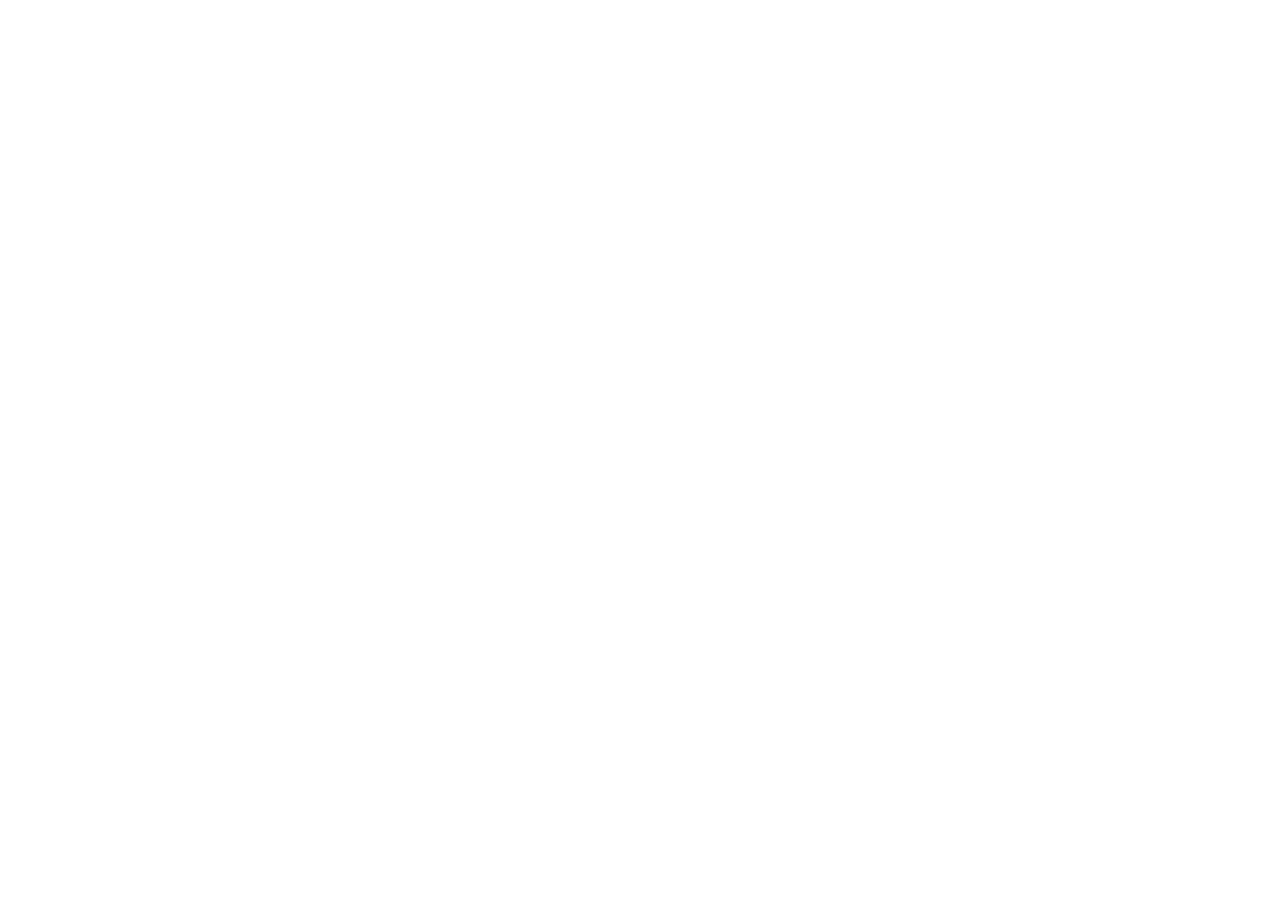
==== index.html @ b9a89e0d "add base file structure" ====
<!DOCTYPE html>
<html>
<head>
  <meta charset="utf-8">
  <title>Freedom</title>
  <meta name="viewport" content="width=device-width, initial-scale=1">
  <link rel="stylesheet" type="text/css" href="main.css">
</head>
<body>

</body>
</html>
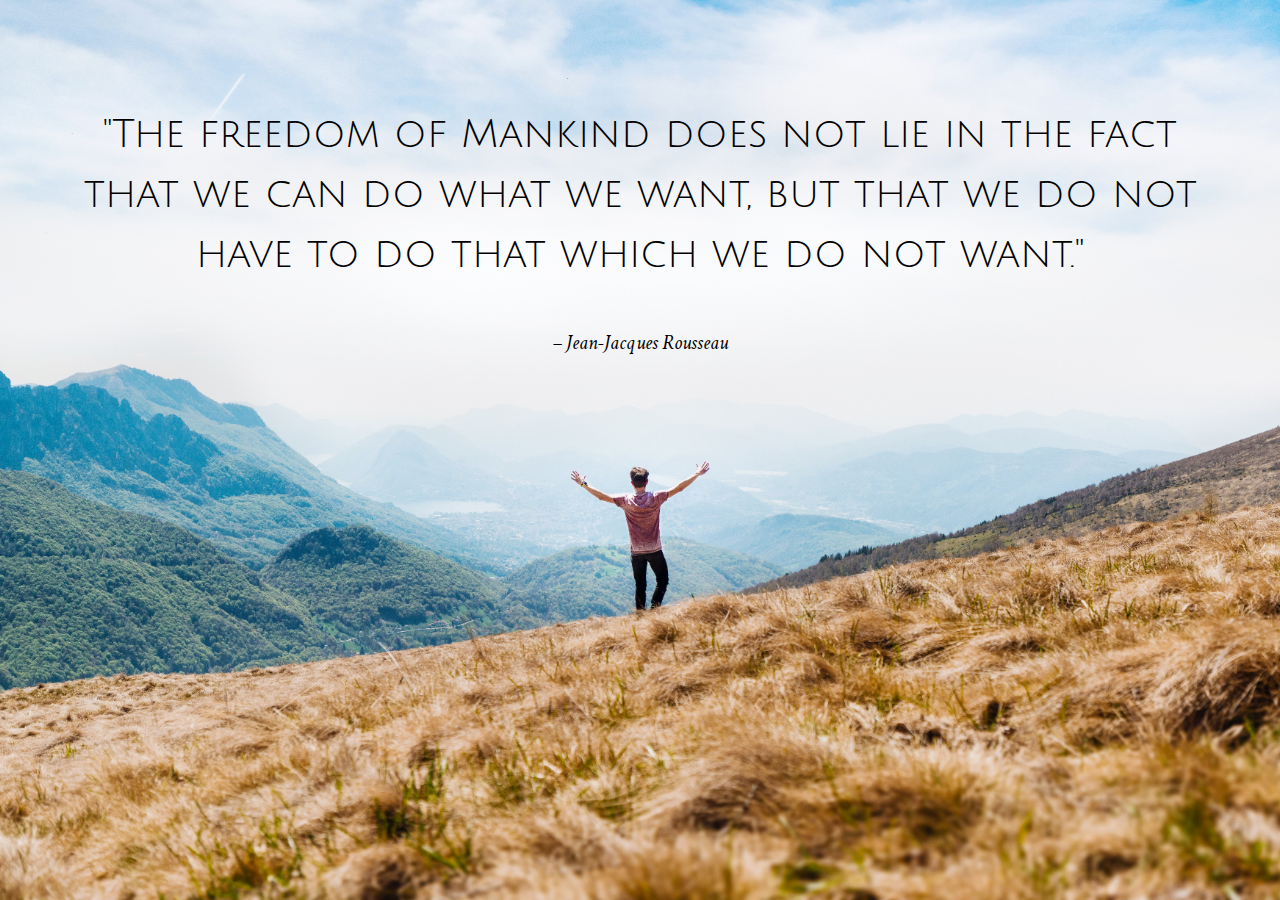
==== commit 3b680a7f: "add base file structure" ====
--- a/index.html
+++ b/index.html
@@ -5,8 +5,12 @@
   <title>Freedom</title>
   <meta name="viewport" content="width=device-width, initial-scale=1">
   <link rel="stylesheet" type="text/css" href="main.css">
+  <link href="https://fonts.googleapis.com/css?family=Crimson+Text|Julius+Sans+One" rel="stylesheet">
 </head>
 <body>
-
+  <div class="wrapper">
+    <p class="quote">"The freedom of Mankind does not lie in the fact that we can do what we want, but that we do not have to do that which we do not want."</p>
+    <p class="author"><small>– Jean-Jacques Rousseau</small></p>
+  </div>
 </body>
 </html>--- a/main.css
+++ b/main.css
@@ -0,0 +1,32 @@
+html,body {
+  margin: 0;
+  padding: 0;
+  font-size: 100%;
+  line-height: 1.5;
+}
+
+body {
+  width: 100%;
+  height: 100vh;
+  background: url('assets/freedom.jpg') no-repeat center;
+  background-size: cover;
+  color: #000000;
+}
+
+.wrapper {
+  padding-top: 4rem;
+  width: 90%;
+  margin: 0 auto;
+  text-align: center;
+}
+
+.quote {
+  font-family: 'Julius Sans One', sans-serif;
+  font-size: 2.5rem; 
+}
+
+.author {
+  font-family: 'Crimson Text', serif;
+  font-size: 1.5rem;
+  font-style: italic;
+}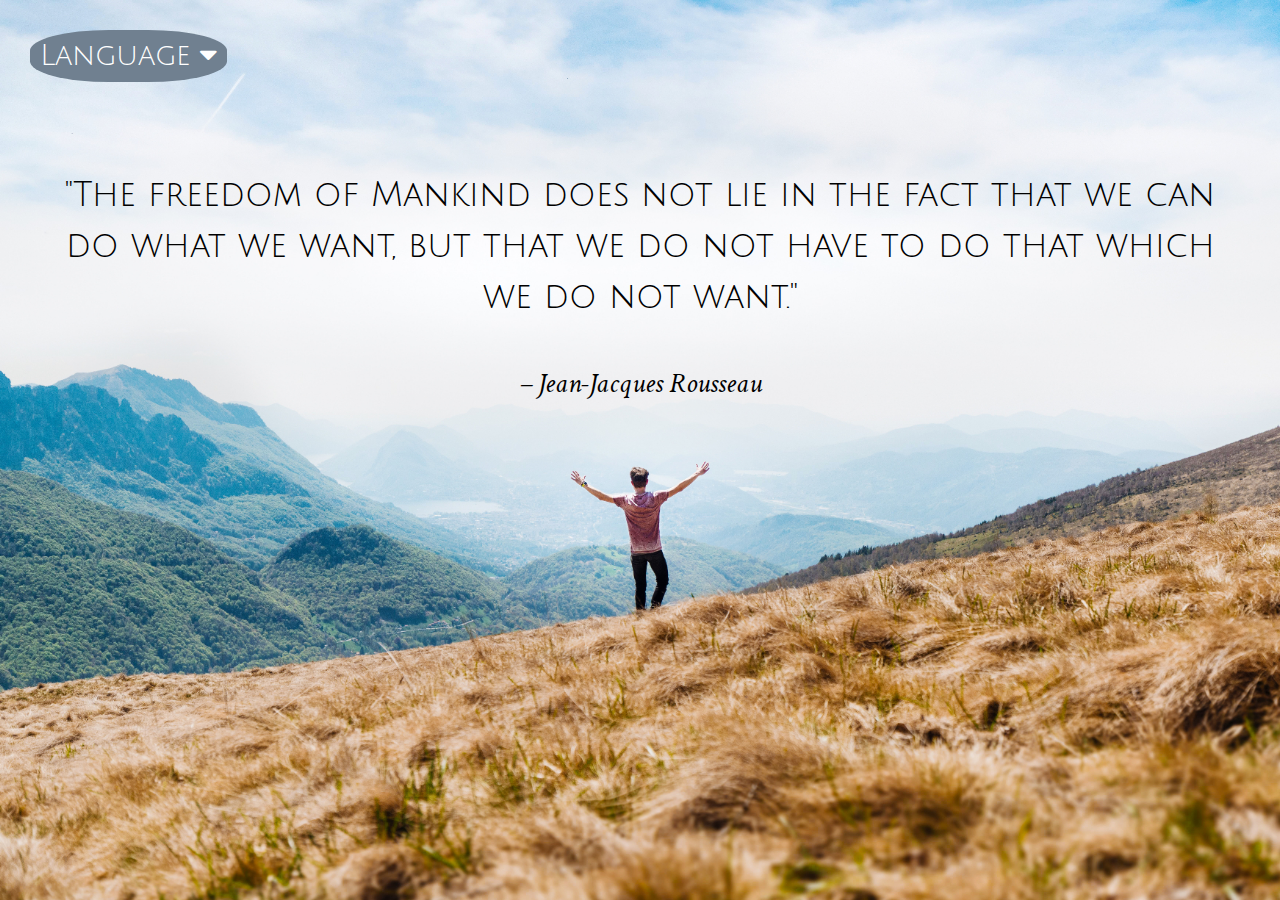
==== commit bc234050: "add new base files" ====
--- a/index.html
+++ b/index.html
@@ -6,11 +6,44 @@
   <meta name="viewport" content="width=device-width, initial-scale=1">
   <link rel="stylesheet" type="text/css" href="main.css">
   <link href="https://fonts.googleapis.com/css?family=Crimson+Text|Julius+Sans+One" rel="stylesheet">
+  <link rel="stylesheet" href="https://cdnjs.cloudflare.com/ajax/libs/font-awesome/4.7.0/css/font-awesome.min.css">
 </head>
 <body>
+  <div class="navbar">
+  <div class="dropdown">
+    <button onclick="myFunction()" class="button" >Language <i class="fa fa-caret-down"></i>
+    </button>
+    <div id="myDropdown" class="language-content">
+      <a href="index-de.html"><img src="assets/deutsch.jpg" class="flag"></a>
+      <a href="index-e.html"><img src="assets/espanol.jpg" class="flag"></a>
+      <a href="index-fr.html"><img src="assets/french.jpg" class="flag"></a>
+      <a href="index-hu.html"><img src="assets/hungarian.jpg" class="flag"></a>
+    </div>
+  </div> 
+</div>
   <div class="wrapper">
     <p class="quote">"The freedom of Mankind does not lie in the fact that we can do what we want, but that we do not have to do that which we do not want."</p>
     <p class="author"><small>– Jean-Jacques Rousseau</small></p>
   </div>
+  
+  <script>
+function myFunction() {
+    document.getElementById("myDropdown").classList.toggle("show");
+}
+
+window.onclick = function(event) {
+  if (!event.target.matches('.button')) {
+
+    var dropdowns = document.getElementsByClassName("language-content");
+    var i;
+    for (i = 0; i < dropdowns.length; i++) {
+      var openDropdown = dropdowns[i];
+      if (openDropdown.classList.contains('show')) {
+        openDropdown.classList.remove('show');
+      }
+    }
+  }
+}
+</script>
 </body>
 </html>--- a/main.css
+++ b/main.css
@@ -1,10 +1,9 @@
 html,body {
   margin: 0;
   padding: 0;
-  font-size: 100%;
+  font-size:50%;
   line-height: 1.5;
 }
-
 body {
   width: 100%;
   height: 100vh;
@@ -14,7 +13,7 @@
 }
 
 .wrapper {
-  padding-top: 4rem;
+  padding-top: 8rem;
   width: 90%;
   margin: 0 auto;
   text-align: center;
@@ -27,6 +26,128 @@
 
 .author {
   font-family: 'Crimson Text', serif;
-  font-size: 1.5rem;
+  font-size: 2.2rem;
   font-style: italic;
+}
+
+/* ----------- MEDIA QUERY ----------- */
+@media (min-width: 768px)
+{
+html,body {
+  font-size:85%;
+  line-height: 1.4;
+}
+.author {
+  font-size: 2.5rem;
+}
+  .wrapper {
+  padding-top: 10rem;
+}
+}
+@media (min-width: 1024px)
+{
+html,body {
+  line-height: 1.5;
+}
+}
+@media (min-width: 1920px)
+{
+html,body {
+  font-size:100%;
+}
+  .wrapper {
+  padding-top: 14rem;
+}
+}
+/* ----------- NAVBAR ----------- */
+.navbar {
+    font-family: 'Julius Sans One', sans-serif;
+}
+.dropdown {
+    float: left;
+    overflow: hidden;
+}
+.button {
+    background-color: slategrey;
+    border: none;
+    color: white;
+    text-align: center;
+    text-decoration: none;
+    cursor: pointer;
+    border-radius: 40%;
+  }
+.dropdown .button {
+    font-size: 13px;
+    padding: 4px 6px;
+    font-family: inherit;
+    margin: 5px;
+}
+.language-content {
+    display: none;
+    text-align: left;
+    background-color: none;
+    max-width: 25rem;
+    overflow: auto;
+    z-index: 1;
+}
+.language-content a {
+    float: none;
+    margin: 0px 0px 0px 12px;
+    text-decoration: none;
+}
+.language:hover .language-content {
+    display: block;
+}
+.flag {
+    width: 18%;
+  }
+
+.show {
+  display:block;
+}
+
+/* ----------- NAVBAR MEDIA QUERY ----------- */
+@media (min-width: 768px)
+{
+.navbar .dropdown .button {
+  font-size: 200%;
+}
+  .dropdown .button {
+    margin: 20px 0px 10px 20px;
+    padding: 5px 8px;
+  }
+  .language-content {
+    min-width: 30rem;
+}
+  .language-content a {
+    margin: 0px 0px 0px 20px;
+  }
+@media (min-width: 1024px)
+{
+  .navbar .dropdown .button {
+  font-size: 250%;
+}
+  .language-content {
+    min-width: 35rem;
+}
+  .dropdown .button {
+    margin: 30px 0px 15px 30px;
+    padding: 10px 10px;
+  }
+  .language-content a {
+    margin: 0px 0px 0px 30px;
+  }
+}
+@media (min-width: 1920px)
+{
+  .language-content {
+    min-width: 40rem;
+}
+  .dropdown .button {
+    margin: 40px 0px 25px 40px;
+    padding: 15px 30px;
+  }
+  .language-content a {
+    margin: 0px 0px 0px 40px;
+  }
 }